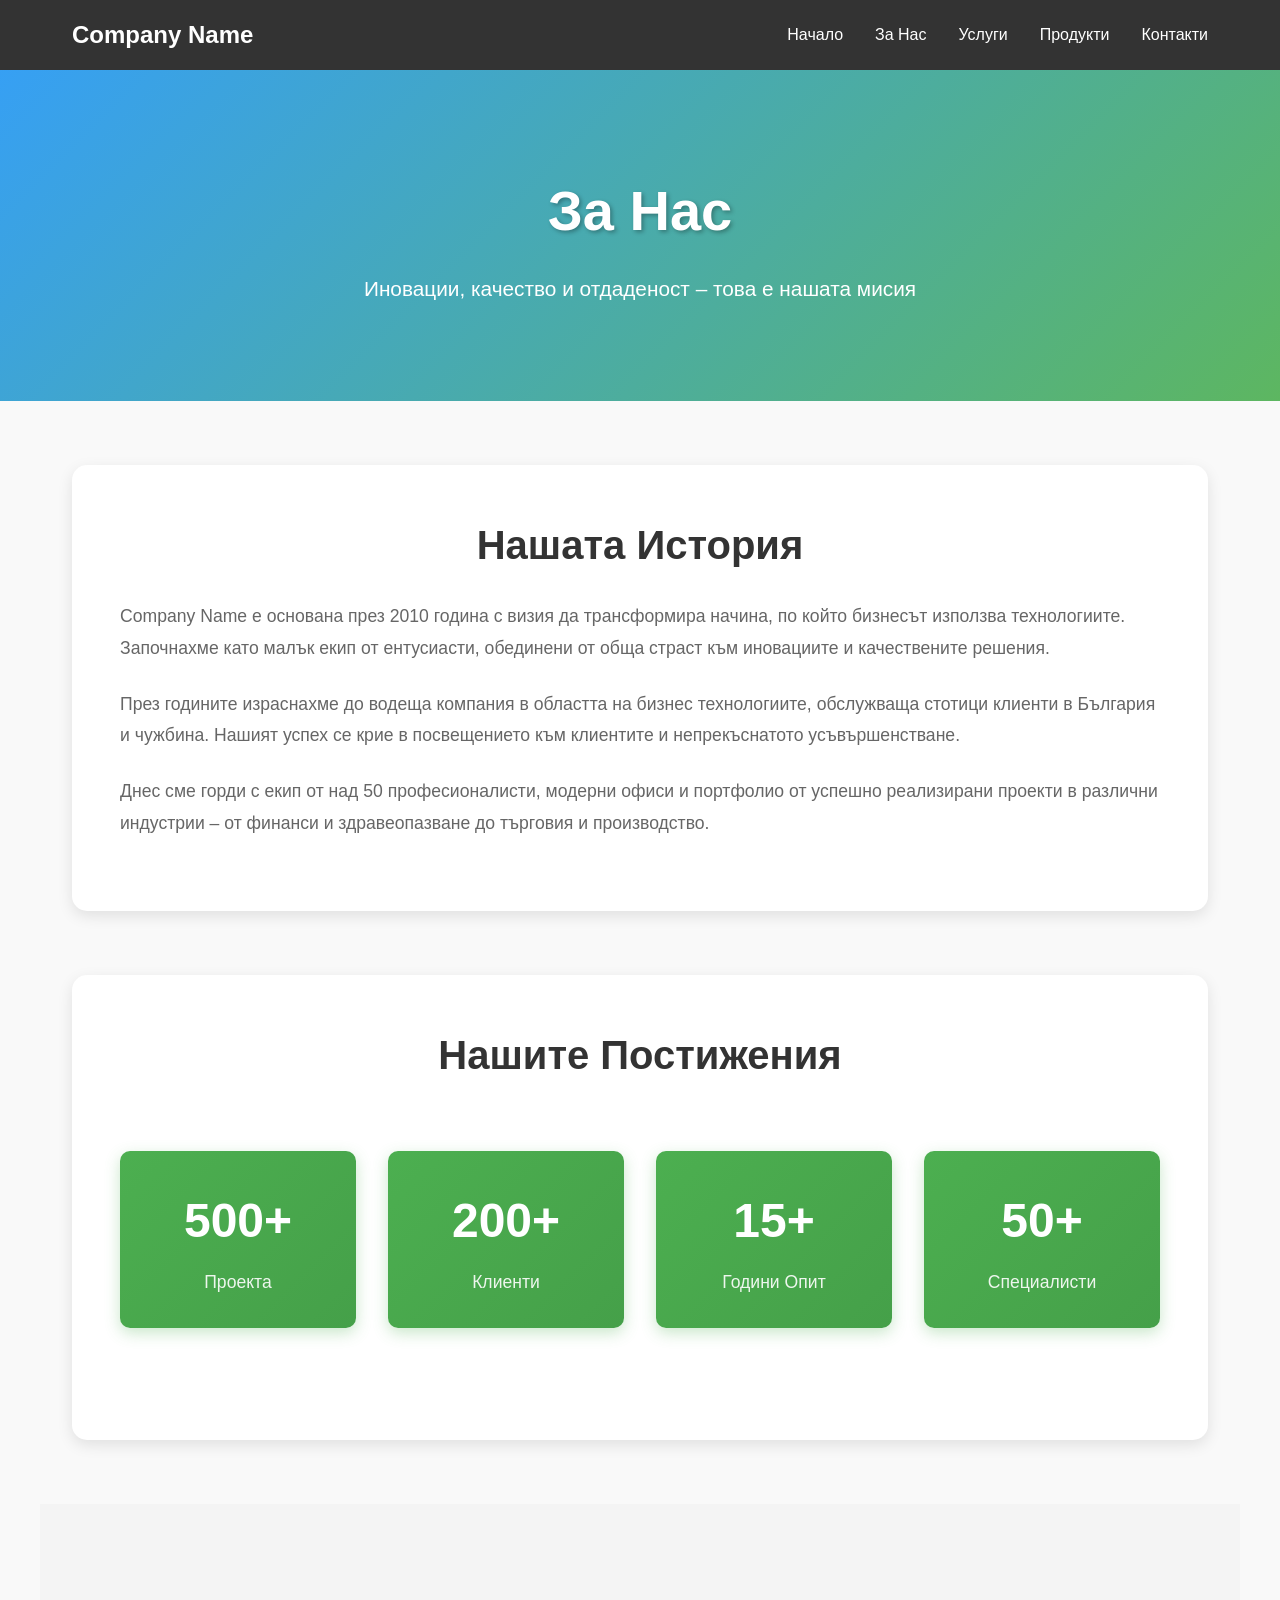
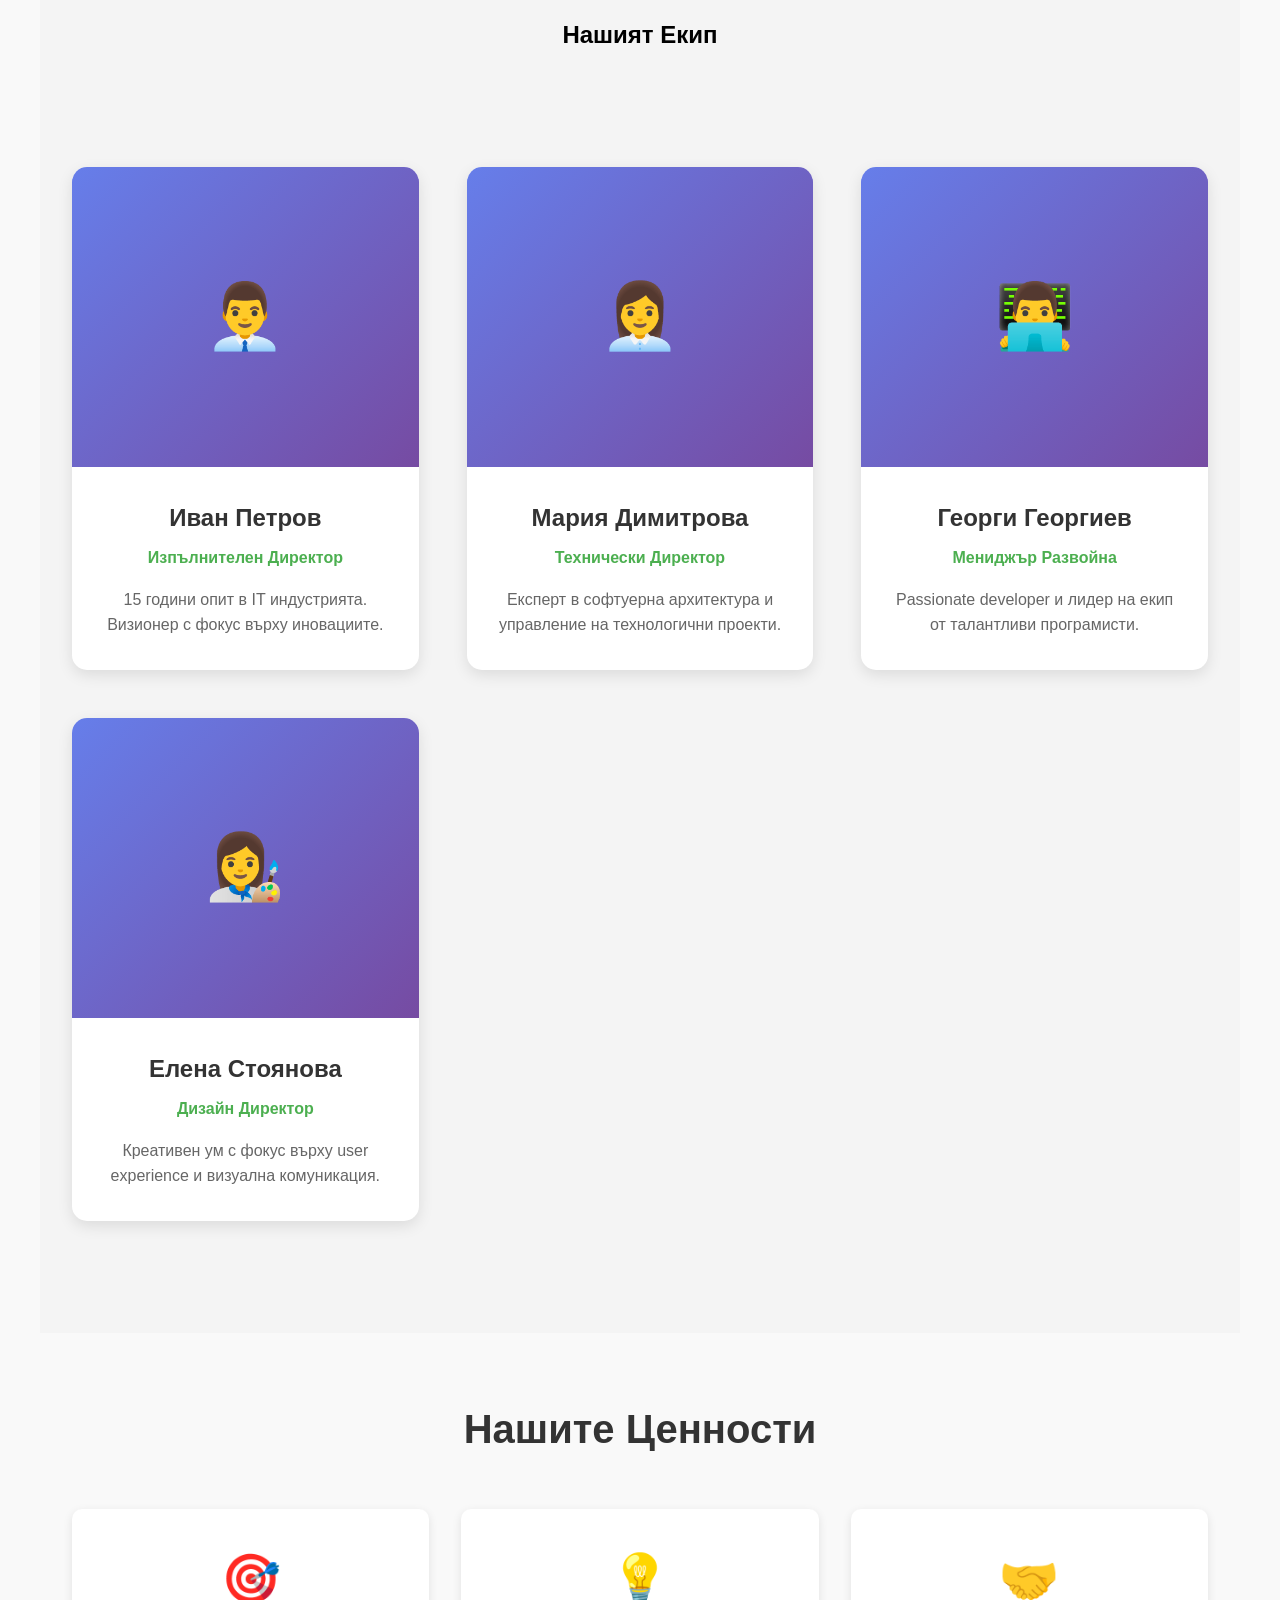
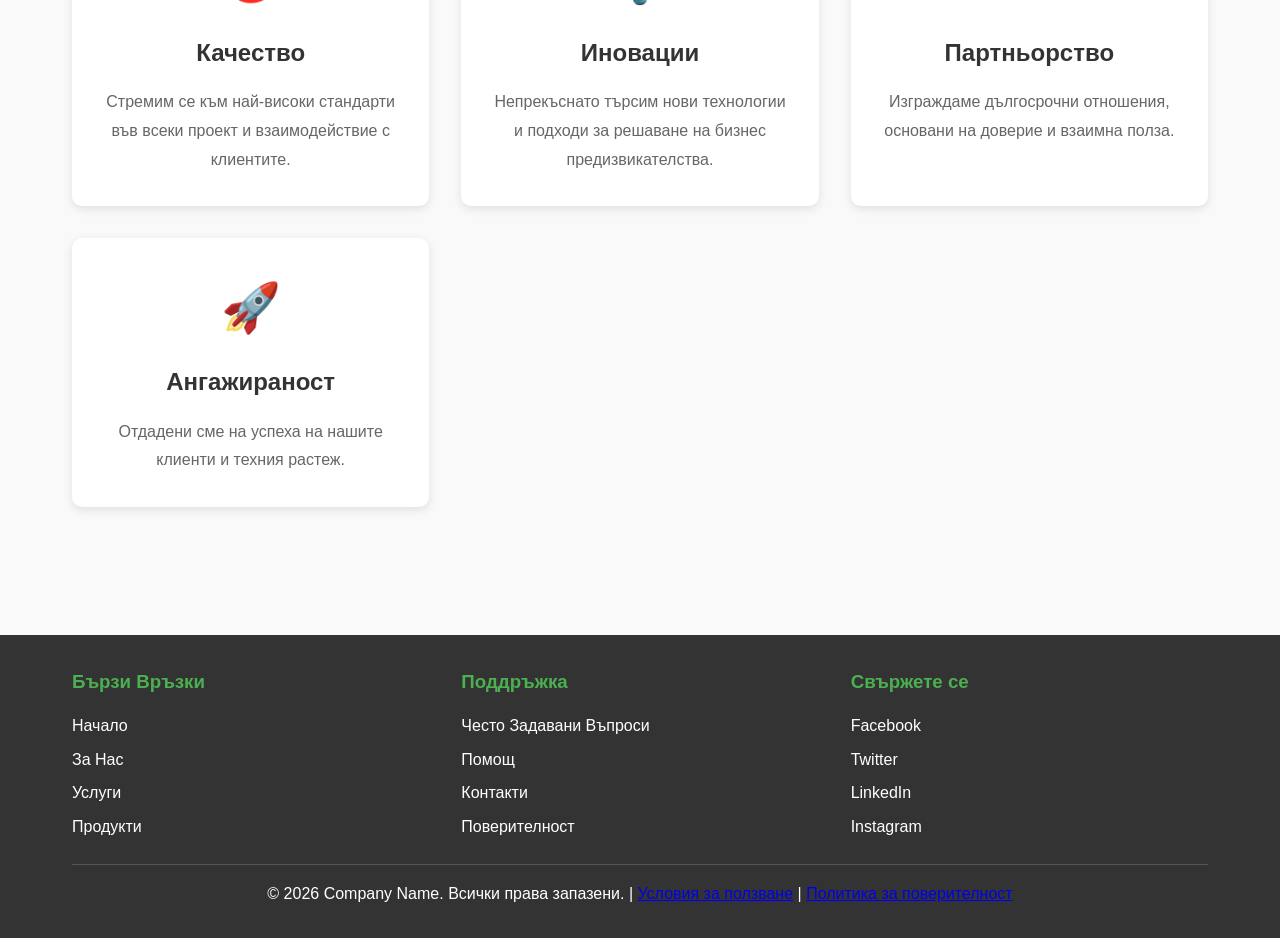
==== about.html @ a9af8544 "Add services and products pages with corresponding styles and scripts - Created services.css for sty" ====
<!DOCTYPE html>
<html lang="bg">
<head>
    <meta charset="UTF-8">
    <meta name="viewport" content="width=device-width, initial-scale=1.0">
    <title>За Нас - Company Name</title>
    <link rel="stylesheet" href="css/style.css">
    <style>
        body {
            background-color: #f9f9f9;
        }

        .hero {
            background: linear-gradient(135deg, rgba(33, 150, 243, 0.9) 0%, rgba(76, 175, 80, 0.9) 100%),
                        url('https://images.unsplash.com/photo-1522071820081-009f0129c71c?w=1920&q=80') center/cover;
            color: white;
            padding: 6rem 2rem;
            text-align: center;
        }

        .hero h1 {
            font-size: 3.5rem;
            margin-bottom: 1rem;
            text-shadow: 2px 2px 4px rgba(0,0,0,0.3);
        }

        .hero p {
            font-size: 1.3rem;
            max-width: 800px;
            margin: 0 auto;
        }

        main {
            padding: 4rem 2rem;
        }

        .about-section {
            max-width: 1200px;
            margin: 0 auto 4rem;
            background: white;
            padding: 3rem;
            border-radius: 15px;
            box-shadow: 0 5px 15px rgba(0,0,0,0.1);
        }

        .about-section h2 {
            font-size: 2.5rem;
            color: #333;
            margin-bottom: 1.5rem;
            text-align: center;
        }

        .about-section p {
            font-size: 1.1rem;
            line-height: 1.8;
            color: #666;
            margin-bottom: 1.5rem;
        }

        .stats-grid {
            display: grid;
            grid-template-columns: repeat(auto-fit, minmax(200px, 1fr));
            gap: 2rem;
            margin: 4rem 0;
        }

        .stat-card {
            background: linear-gradient(135deg, #4CAF50 0%, #45a049 100%);
            color: white;
            padding: 2rem;
            border-radius: 10px;
            text-align: center;
            box-shadow: 0 5px 15px rgba(76, 175, 80, 0.3);
        }

        .stat-number {
            font-size: 3rem;
            font-weight: bold;
            margin-bottom: 0.5rem;
        }

        .stat-label {
            font-size: 1.1rem;
            opacity: 0.9;
        }

        .team-section {
            background: #f4f4f4;
            padding: 4rem 2rem;
            margin: 4rem -2rem;
        }

        .team-grid {
            max-width: 1200px;
            margin: 3rem auto;
            display: grid;
            grid-template-columns: repeat(auto-fit, minmax(250px, 1fr));
            gap: 3rem;
        }

        .team-member {
            background: white;
            border-radius: 15px;
            overflow: hidden;
            box-shadow: 0 5px 15px rgba(0,0,0,0.1);
            transition: transform 0.3s;
        }

        .team-member:hover {
            transform: translateY(-10px);
        }

        .member-photo {
            width: 100%;
            height: 300px;
            background: linear-gradient(135deg, #667eea 0%, #764ba2 100%);
            display: flex;
            align-items: center;
            justify-content: center;
            font-size: 4rem;
            color: white;
        }

        .member-info {
            padding: 2rem;
            text-align: center;
        }

        .member-name {
            font-size: 1.5rem;
            color: #333;
            margin-bottom: 0.5rem;
        }

        .member-position {
            color: #4CAF50;
            font-weight: 600;
            margin-bottom: 1rem;
        }

        .member-bio {
            color: #666;
            line-height: 1.6;
        }

        .values-section {
            max-width: 1200px;
            margin: 4rem auto;
        }

        .values-grid {
            display: grid;
            grid-template-columns: repeat(auto-fit, minmax(300px, 1fr));
            gap: 2rem;
            margin-top: 3rem;
        }

        .value-card {
            background: white;
            padding: 2rem;
            border-radius: 10px;
            box-shadow: 0 3px 10px rgba(0,0,0,0.1);
            text-align: center;
        }

        .value-icon {
            font-size: 3rem;
            margin-bottom: 1rem;
        }

        .value-title {
            font-size: 1.5rem;
            color: #333;
            margin-bottom: 1rem;
        }

        .value-description {
            color: #666;
            line-height: 1.8;
        }

        @media (max-width: 768px) {
            .hero h1 {
                font-size: 2.5rem;
            }

            .about-section {
                padding: 2rem;
            }

            .stats-grid,
            .team-grid,
            .values-grid {
                grid-template-columns: 1fr;
            }
        }
    </style>
</head>
<body>
    <!-- Header Section -->
    <header>
        <div class="header-container">
            <div class="logo">Company Name</div>
            <nav>
                <ul>
                    <li><a href="index.html">Начало</a></li>
                    <li><a href="about.html" class="active">За Нас</a></li>
                    <li><a href="services.html">Услуги</a></li>
                    <li><a href="products.html">Продукти</a></li>
                    <li><a href="contact.html">Контакти</a></li>
                </ul>
            </nav>
        </div>
    </header>

    <!-- Hero Section -->
    <section class="hero">
        <h1>За Нас</h1>
        <p>Иновации, качество и отдаденост – това е нашата мисия</p>
    </section>

    <!-- Main Content -->
    <main>
        <!-- About Section -->
        <section class="about-section">
            <h2>Нашата История</h2>
            <p>
                Company Name е основана през 2010 година с визия да трансформира начина, по който бизнесът използва технологиите. 
                Започнахме като малък екип от ентусиасти, обединени от обща страст към иновациите и качествените решения.
            </p>
            <p>
                През годините израснахме до водеща компания в областта на бизнес технологиите, обслужваща стотици клиенти 
                в България и чужбина. Нашият успех се крие в посвещението към клиентите и непрекъснатото усъвършенстване.
            </p>
            <p>
                Днес сме горди с екип от над 50 професионалисти, модерни офиси и портфолио от успешно реализирани проекти 
                в различни индустрии – от финанси и здравеопазване до търговия и производство.
            </p>
        </section>

        <!-- Stats Section -->
        <section class="about-section">
            <h2>Нашите Постижения</h2>
            <div class="stats-grid">
                <div class="stat-card">
                    <div class="stat-number">500+</div>
                    <div class="stat-label">Проекта</div>
                </div>
                <div class="stat-card">
                    <div class="stat-number">200+</div>
                    <div class="stat-label">Клиенти</div>
                </div>
                <div class="stat-card">
                    <div class="stat-number">15+</div>
                    <div class="stat-label">Години Опит</div>
                </div>
                <div class="stat-card">
                    <div class="stat-number">50+</div>
                    <div class="stat-label">Специалисти</div>
                </div>
            </div>
        </section>

        <!-- Team Section -->
        <section class="team-section">
            <h2 class="about-section" style="background: transparent; box-shadow: none; text-align: center;">Нашият Екип</h2>
            <div class="team-grid">
                <div class="team-member">
                    <div class="member-photo">👨‍💼</div>
                    <div class="member-info">
                        <h3 class="member-name">Иван Петров</h3>
                        <p class="member-position">Изпълнителен Директор</p>
                        <p class="member-bio">15 години опит в IT индустрията. Визионер с фокус върху иновациите.</p>
                    </div>
                </div>
                <div class="team-member">
                    <div class="member-photo">👩‍💼</div>
                    <div class="member-info">
                        <h3 class="member-name">Мария Димитрова</h3>
                        <p class="member-position">Технически Директор</p>
                        <p class="member-bio">Експерт в софтуерна архитектура и управление на технологични проекти.</p>
                    </div>
                </div>
                <div class="team-member">
                    <div class="member-photo">👨‍💻</div>
                    <div class="member-info">
                        <h3 class="member-name">Георги Георгиев</h3>
                        <p class="member-position">Мениджър Развойна</p>
                        <p class="member-bio">Passionate developer и лидер на екип от талантливи програмисти.</p>
                    </div>
                </div>
                <div class="team-member">
                    <div class="member-photo">👩‍🎨</div>
                    <div class="member-info">
                        <h3 class="member-name">Елена Стоянова</h3>
                        <p class="member-position">Дизайн Директор</p>
                        <p class="member-bio">Креативен ум с фокус върху user experience и визуална комуникация.</p>
                    </div>
                </div>
            </div>
        </section>

        <!-- Values Section -->
        <section class="values-section">
            <h2 style="text-align: center; font-size: 2.5rem; color: #333; margin-bottom: 1rem;">Нашите Ценности</h2>
            <div class="values-grid">
                <div class="value-card">
                    <div class="value-icon">🎯</div>
                    <h3 class="value-title">Качество</h3>
                    <p class="value-description">
                        Стремим се към най-високи стандарти във всеки проект и взаимодействие с клиентите.
                    </p>
                </div>
                <div class="value-card">
                    <div class="value-icon">💡</div>
                    <h3 class="value-title">Иновации</h3>
                    <p class="value-description">
                        Непрекъснато търсим нови технологии и подходи за решаване на бизнес предизвикателства.
                    </p>
                </div>
                <div class="value-card">
                    <div class="value-icon">🤝</div>
                    <h3 class="value-title">Партньорство</h3>
                    <p class="value-description">
                        Изграждаме дългосрочни отношения, основани на доверие и взаимна полза.
                    </p>
                </div>
                <div class="value-card">
                    <div class="value-icon">🚀</div>
                    <h3 class="value-title">Ангажираност</h3>
                    <p class="value-description">
                        Отдадени сме на успеха на нашите клиенти и техния растеж.
                    </p>
                </div>
            </div>
        </section>
    </main>

    <!-- Footer Section -->
    <footer>
        <div class="footer-container">
            <div class="footer-content">
                <div class="footer-section">
                    <h3>Бързи Връзки</h3>
                    <ul>
                        <li><a href="index.html">Начало</a></li>
                        <li><a href="about.html">За Нас</a></li>
                        <li><a href="services.html">Услуги</a></li>
                        <li><a href="products.html">Продукти</a></li>
                    </ul>
                </div>
                <div class="footer-section">
                    <h3>Поддръжка</h3>
                    <ul>
                        <li><a href="#faq">Често Задавани Въпроси</a></li>
                        <li><a href="#help">Помощ</a></li>
                        <li><a href="contact.html">Контакти</a></li>
                        <li><a href="#privacy">Поверителност</a></li>
                    </ul>
                </div>
                <div class="footer-section">
                    <h3>Свържете се</h3>
                    <ul>
                        <li><a href="#facebook">Facebook</a></li>
                        <li><a href="#twitter">Twitter</a></li>
                        <li><a href="#linkedin">LinkedIn</a></li>
                        <li><a href="#instagram">Instagram</a></li>
                    </ul>
                </div>
            </div>
            <div class="footer-bottom">
                <p>&copy; 2026 Company Name. Всички права запазени. | <a href="#terms">Условия за ползване</a> | <a href="#privacy">Политика за поверителност</a></p>
            </div>
        </div>
    </footer>
</body>
</html>
---- css/style.css ----
/* Common Styles */
* {
    margin: 0;
    padding: 0;
    box-sizing: border-box;
}

body {
    font-family: Arial, sans-serif;
    line-height: 1.6;
    display: flex;
    flex-direction: column;
    min-height: 100vh;
}

/* Header Styles */
header {
    background-color: #333;
    color: white;
    padding: 1rem 0;
    position: sticky;
    top: 0;
    z-index: 1000;
}

.header-container {
    max-width: 1200px;
    margin: 0 auto;
    padding: 0 2rem;
    display: flex;
    justify-content: space-between;
    align-items: center;
}

.logo {
    font-size: 1.5rem;
    font-weight: bold;
}

nav ul {
    list-style: none;
    display: flex;
    gap: 2rem;
}

nav a {
    color: white;
    text-decoration: none;
    transition: color 0.3s;
}

nav a:hover {
    color: #4CAF50;
}

/* Main Content Styles */
main {
    flex: 1;
    max-width: 1200px;
    margin: 0 auto;
    padding: 2rem;
    width: 100%;
}

.content-section {
    margin-bottom: 2rem;
    padding: 2rem;
    background-color: #f4f4f4;
    border-radius: 8px;
}

.content-section h2 {
    margin-bottom: 1rem;
    color: #333;
}

/* Footer Styles */
footer {
    background-color: #333;
    color: white;
    padding: 2rem 0;
    margin-top: auto;
}

.footer-container {
    max-width: 1200px;
    margin: 0 auto;
    padding: 0 2rem;
}

.footer-content {
    display: flex;
    justify-content: space-between;
    flex-wrap: wrap;
    gap: 2rem;
    margin-bottom: 1rem;
}

.footer-section {
    flex: 1;
    min-width: 200px;
}

.footer-section h3 {
    margin-bottom: 1rem;
    color: #4CAF50;
}

.footer-section ul {
    list-style: none;
}

.footer-section ul li {
    margin-bottom: 0.5rem;
}

.footer-section a {
    color: white;
    text-decoration: none;
    transition: color 0.3s;
}

.footer-section a:hover {
    color: #4CAF50;
}

.footer-bottom {
    border-top: 1px solid #555;
    padding-top: 1rem;
    text-align: center;
}
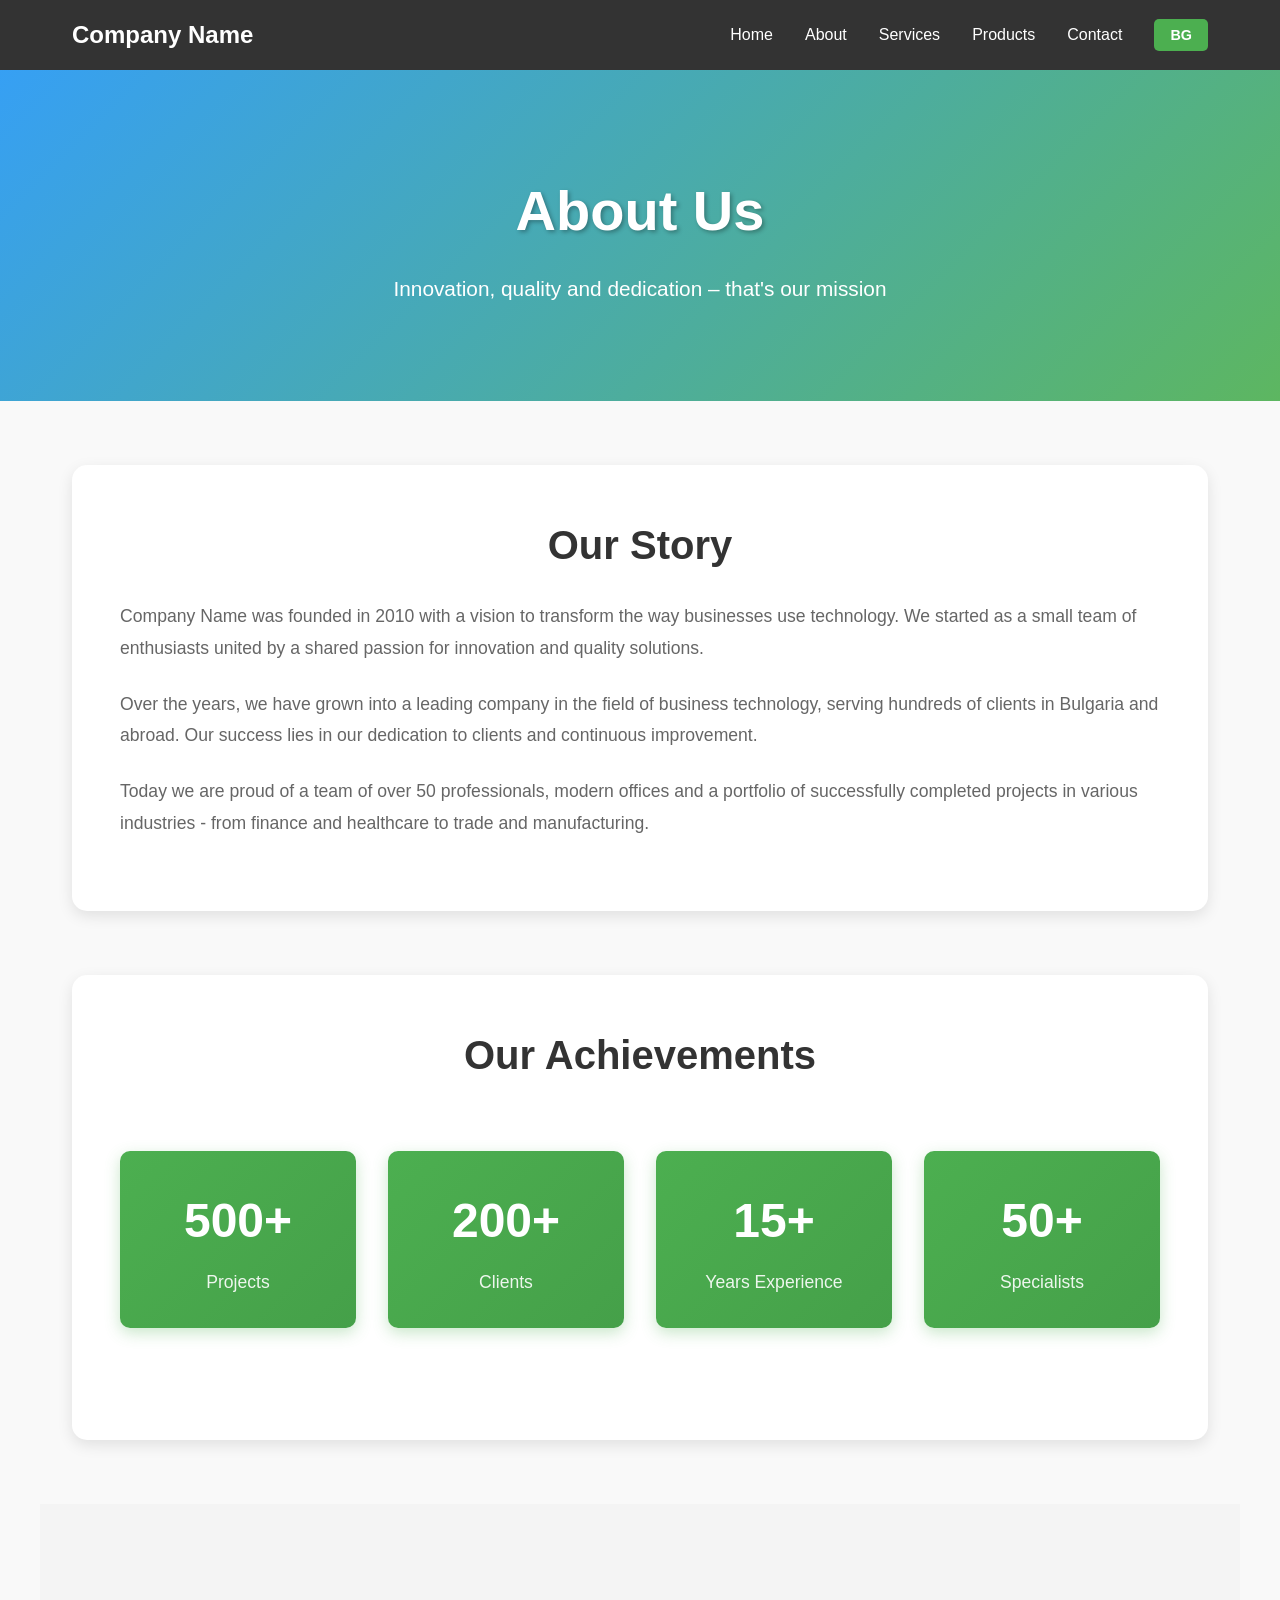
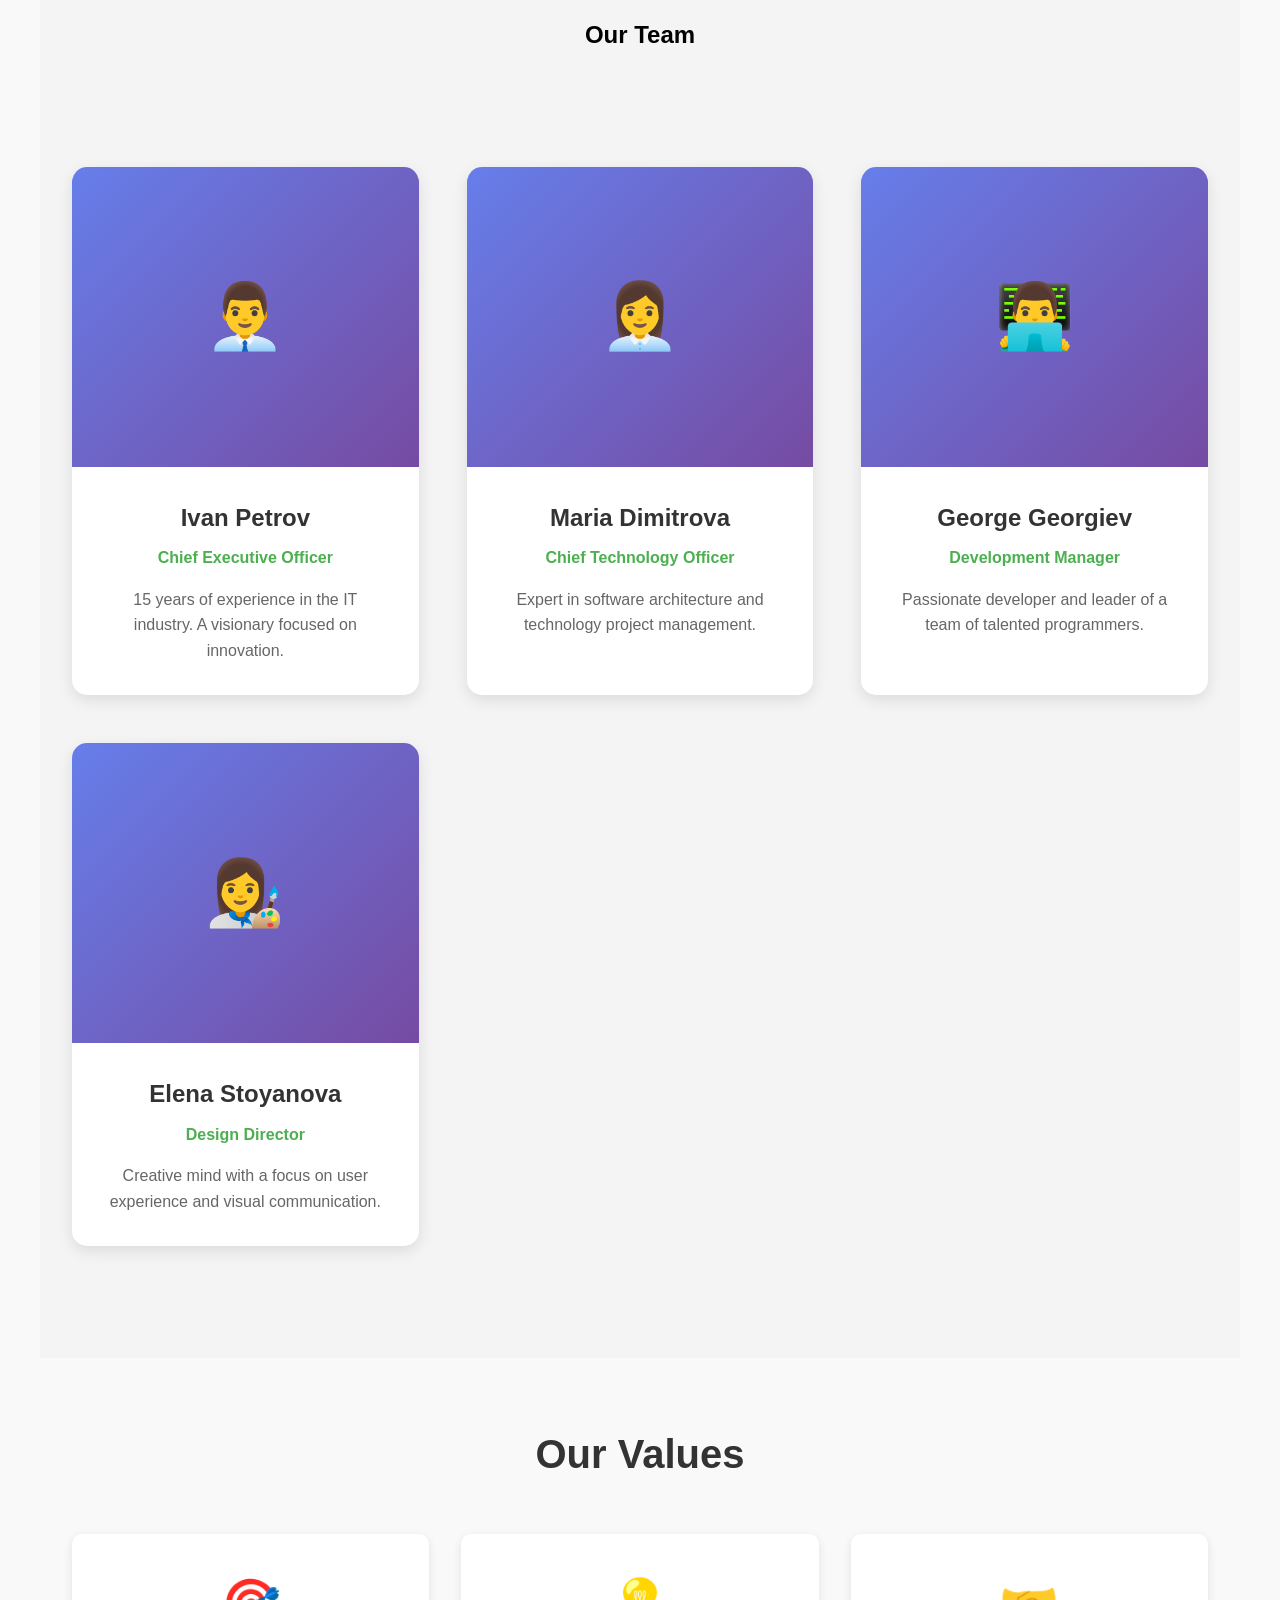
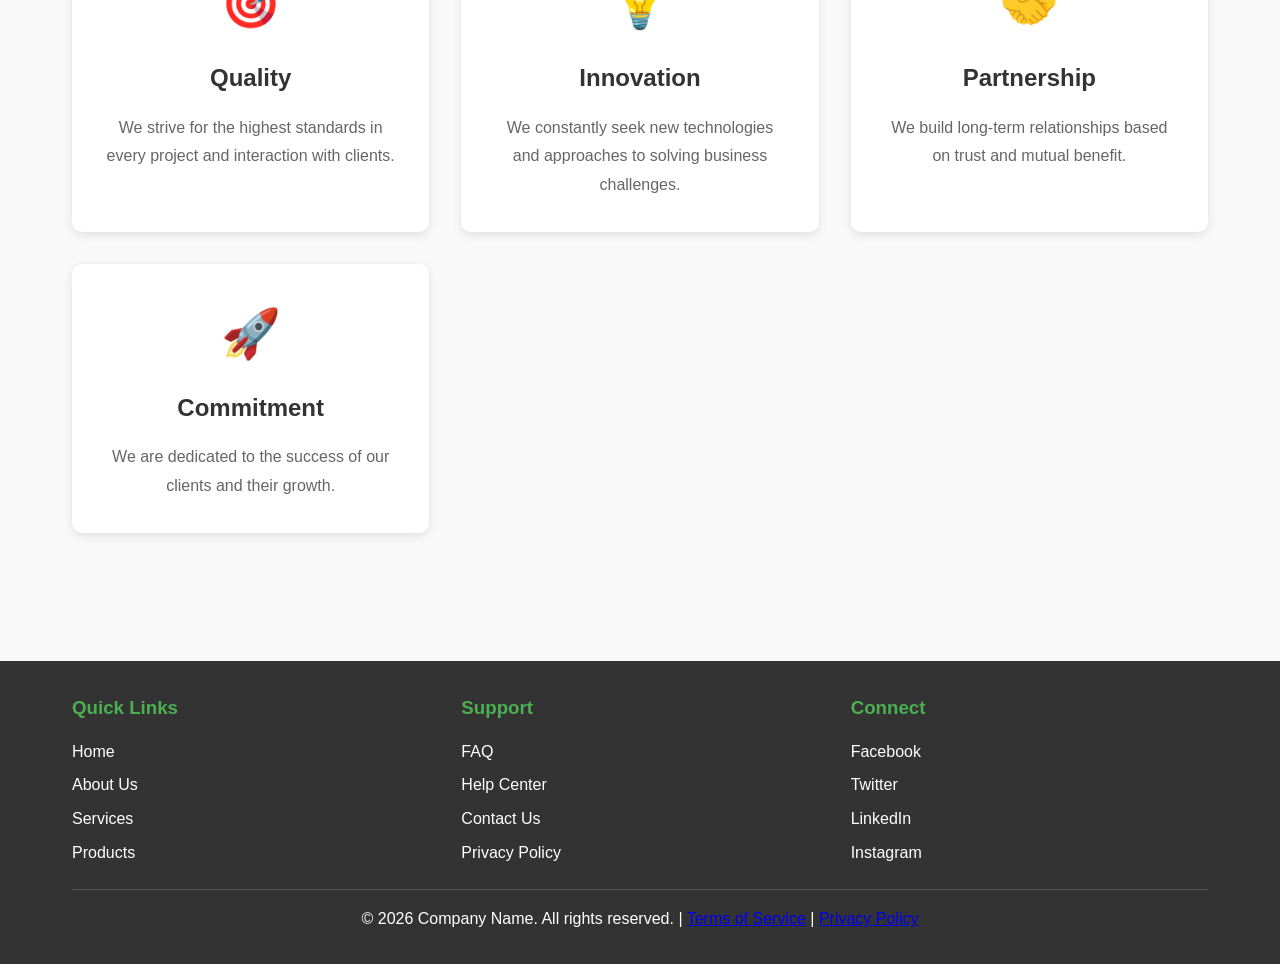
==== commit a3899d2c: "Implement unified bilingual system (EN/BG) across all pages with one-click translation" ====
--- a/about.html
+++ b/about.html
@@ -1,9 +1,9 @@
 <!DOCTYPE html>
-<html lang="bg">
+<html lang="en">
 <head>
     <meta charset="UTF-8">
     <meta name="viewport" content="width=device-width, initial-scale=1.0">
-    <title>За Нас - Company Name</title>
+    <title>About Us - Company Name</title>
     <link rel="stylesheet" href="css/style.css">
     <style>
         body {
@@ -200,101 +200,104 @@
     <!-- Header Section -->
     <header>
         <div class="header-container">
-            <div class="logo">Company Name</div>
-            <nav>
-                <ul>
-                    <li><a href="index.html">Начало</a></li>
-                    <li><a href="about.html" class="active">За Нас</a></li>
-                    <li><a href="services.html">Услуги</a></li>
-                    <li><a href="products.html">Продукти</a></li>
-                    <li><a href="contact.html">Контакти</a></li>
-                </ul>
-            </nav>
+            <div class="logo" data-translate="logo">Company Name</div>
+            <div class="nav-wrapper">
+                <nav>
+                    <ul>
+                        <li><a href="index.html" data-translate="home">Home</a></li>
+                        <li><a href="about.html" data-translate="about" class="active">About</a></li>
+                        <li><a href="services.html" data-translate="services">Services</a></li>
+                        <li><a href="products.html" data-translate="products">Products</a></li>
+                        <li><a href="contact.html" data-translate="contact">Contact</a></li>
+                    </ul>
+                </nav>
+                <button id="langToggle" title="Switch Language">EN</button>
+            </div>
         </div>
     </header>
 
     <!-- Hero Section -->
     <section class="hero">
-        <h1>За Нас</h1>
-        <p>Иновации, качество и отдаденост – това е нашата мисия</p>
+        <h1 data-translate="aboutHeroTitle">About Us</h1>
+        <p data-translate="aboutHeroSubtitle">Innovation, quality and dedication – that's our mission</p>
     </section>
 
     <!-- Main Content -->
     <main>
         <!-- About Section -->
         <section class="about-section">
-            <h2>Нашата История</h2>
-            <p>
-                Company Name е основана през 2010 година с визия да трансформира начина, по който бизнесът използва технологиите. 
-                Започнахме като малък екип от ентусиасти, обединени от обща страст към иновациите и качествените решения.
+            <h2 data-translate="ourStoryTitle">Our Story</h2>
+            <p data-translate="ourStoryP1">
+                Company Name was founded in 2010 with a vision to transform the way businesses use technology. 
+                We started as a small team of enthusiasts united by a shared passion for innovation and quality solutions.
             </p>
-            <p>
-                През годините израснахме до водеща компания в областта на бизнес технологиите, обслужваща стотици клиенти 
-                в България и чужбина. Нашият успех се крие в посвещението към клиентите и непрекъснатото усъвършенстване.
+            <p data-translate="ourStoryP2">
+                Over the years, we have grown into a leading company in the field of business technology, serving hundreds of clients 
+                in Bulgaria and abroad. Our success lies in our dedication to clients and continuous improvement.
             </p>
-            <p>
-                Днес сме горди с екип от над 50 професионалисти, модерни офиси и портфолио от успешно реализирани проекти 
-                в различни индустрии – от финанси и здравеопазване до търговия и производство.
+            <p data-translate="ourStoryP3">
+                Today we are proud of a team of over 50 professionals, modern offices and a portfolio of successfully completed projects 
+                in various industries – from finance and healthcare to trade and manufacturing.
             </p>
         </section>
 
         <!-- Stats Section -->
         <section class="about-section">
-            <h2>Нашите Постижения</h2>
+            <h2 data-translate="achievementsTitle">Our Achievements</h2>
             <div class="stats-grid">
                 <div class="stat-card">
                     <div class="stat-number">500+</div>
-                    <div class="stat-label">Проекта</div>
+                    <div class="stat-label" data-translate="projects">Projects</div>
                 </div>
                 <div class="stat-card">
                     <div class="stat-number">200+</div>
-                    <div class="stat-label">Клиенти</div>
+                    <div class="stat-label" data-translate="clients">Clients</div>
                 </div>
                 <div class="stat-card">
                     <div class="stat-number">15+</div>
-                    <div class="stat-label">Години Опит</div>
+                    <div class="stat-label" data-translate="yearsExp">Years Experience</div>
                 </div>
                 <div class="stat-card">
                     <div class="stat-number">50+</div>
-                    <div class="stat-label">Специалисти</div>
+                    <div class="stat-label" data-translate="specialists">Specialists</div>
                 </div>
             </div>
         </section>
 
         <!-- Team Section -->
         <section class="team-section">
-            <h2 class="about-section" style="background: transparent; box-shadow: none; text-align: center;">Нашият Екип</h2>
+            <h2 class="about-section" style="background: transparent; box-shadow: none; text-align: center;" data-translate="ourTeamTitle">Our Team</h2>
             <div class="team-grid">
                 <div class="team-member">
                     <div class="member-photo">👨‍💼</div>
                     <div class="member-info">
-                        <h3 class="member-name">Иван Петров</h3>
-                        <p class="member-position">Изпълнителен Директор</p>
-                        <p class="member-bio">15 години опит в IT индустрията. Визионер с фокус върху иновациите.</p>
+                        <h3 class="member-name">Ivan Petrov</h3>
+                        <p class="member-position" data-translate="ceo">Chief Executive Officer</p>
+                        <p class="member-bio" data-translate="ceoBio">15 years of experience in the IT industry. A visionary focused on innovation.</p>
                     </div>
                 </div>
                 <div class="team-member">
                     <div class="member-photo">👩‍💼</div>
                     <div class="member-info">
-                        <h3 class="member-name">Мария Димитрова</h3>
-                        <p class="member-position">Технически Директор</p>
-                        <p class="member-bio">Експерт в софтуерна архитектура и управление на технологични проекти.</p>
+                        <h3 class="member-name">Maria Dimitrova</h3>
+                        <p class="member-position" data-translate="cto">Chief Technology Officer</p>
+                        <p class="member-bio" data-translate="ctoBio">Expert in software architecture and technology project management.</p>
                     </div>
                 </div>
                 <div class="team-member">
                     <div class="member-photo">👨‍💻</div>
                     <div class="member-info">
-                        <h3 class="member-name">Георги Георгиев</h3>
-                        <p class="member-position">Мениджър Развойна</p>
-                        <p class="member-bio">Passionate developer и лидер на екип от талантливи програмисти.</p>
+                        <h3 class="member-name">George Georgiev</h3>
+                        <p class="member-position" data-translate="devManager">Development Manager</p>
+                        <p class="member-bio" data-translate="devManagerBio">Passionate developer and leader of a team of talented programmers.</p>
                     </div>
                 </div>
                 <div class="team-member">
                     <div class="member-photo">👩‍🎨</div>
                     <div class="member-info">
-                        <h3 class="member-name">Елена Стоянова</h3>
-                        <p class="member-position">Дизайн Директор</p>
-                        <p class="member-bio">Креативен ум с фокус върху user experience и визуална комуникация.</p>
+                        <h3 class="member-name">Elena Stoyanova</h3>
+                        <p class="member-position" data-translate="designDirector">Design Director</p>
+                        <p class="member-bio" data-translate="designDirectorBio">Creative mind with a focus on user experience and visual communication.</p>
                     </div>
                 </div>
             </div>
@@ -302,34 +305,34 @@
 
         <!-- Values Section -->
         <section class="values-section">
-            <h2 style="text-align: center; font-size: 2.5rem; color: #333; margin-bottom: 1rem;">Нашите Ценности</h2>
+            <h2 style="text-align: center; font-size: 2.5rem; color: #333; margin-bottom: 1rem;" data-translate="ourValuesTitle">Our Values</h2>
             <div class="values-grid">
                 <div class="value-card">
                     <div class="value-icon">🎯</div>
-                    <h3 class="value-title">Качество</h3>
-                    <p class="value-description">
-                        Стремим се към най-високи стандарти във всеки проект и взаимодействие с клиентите.
+                    <h3 class="value-title" data-translate="qualityTitle">Quality</h3>
+                    <p class="value-description" data-translate="qualityDesc">
+                        We strive for the highest standards in every project and interaction with clients.
                     </p>
                 </div>
                 <div class="value-card">
                     <div class="value-icon">💡</div>
-                    <h3 class="value-title">Иновации</h3>
-                    <p class="value-description">
-                        Непрекъснато търсим нови технологии и подходи за решаване на бизнес предизвикателства.
+                    <h3 class="value-title" data-translate="innovationTitle">Innovation</h3>
+                    <p class="value-description" data-translate="innovationDesc">
+                        We constantly seek new technologies and approaches to solving business challenges.
                     </p>
                 </div>
                 <div class="value-card">
                     <div class="value-icon">🤝</div>
-                    <h3 class="value-title">Партньорство</h3>
-                    <p class="value-description">
-                        Изграждаме дългосрочни отношения, основани на доверие и взаимна полза.
+                    <h3 class="value-title" data-translate="partnershipTitle">Partnership</h3>
+                    <p class="value-description" data-translate="partnershipDesc">
+                        We build long-term relationships based on trust and mutual benefit.
                     </p>
                 </div>
                 <div class="value-card">
                     <div class="value-icon">🚀</div>
-                    <h3 class="value-title">Ангажираност</h3>
-                    <p class="value-description">
-                        Отдадени сме на успеха на нашите клиенти и техния растеж.
+                    <h3 class="value-title" data-translate="commitmentTitle">Commitment</h3>
+                    <p class="value-description" data-translate="commitmentDesc">
+                        We are dedicated to the success of our clients and their growth.
                     </p>
                 </div>
             </div>
@@ -341,37 +344,38 @@
         <div class="footer-container">
             <div class="footer-content">
                 <div class="footer-section">
-                    <h3>Бързи Връзки</h3>
+                    <h3 data-translate="quickLinks">Quick Links</h3>
                     <ul>
-                        <li><a href="index.html">Начало</a></li>
-                        <li><a href="about.html">За Нас</a></li>
-                        <li><a href="services.html">Услуги</a></li>
-                        <li><a href="products.html">Продукти</a></li>
+                        <li><a href="index.html" data-translate="homeLink">Home</a></li>
+                        <li><a href="about.html" data-translate="aboutUs">About Us</a></li>
+                        <li><a href="services.html" data-translate="services">Services</a></li>
+                        <li><a href="products.html" data-translate="products">Products</a></li>
                     </ul>
                 </div>
                 <div class="footer-section">
-                    <h3>Поддръжка</h3>
+                    <h3 data-translate="support">Support</h3>
                     <ul>
-                        <li><a href="#faq">Често Задавани Въпроси</a></li>
-                        <li><a href="#help">Помощ</a></li>
-                        <li><a href="contact.html">Контакти</a></li>
-                        <li><a href="#privacy">Поверителност</a></li>
+                        <li><a href="#faq" data-translate="faq">FAQ</a></li>
+                        <li><a href="#help" data-translate="helpCenter">Help Center</a></li>
+                        <li><a href="contact.html" data-translate="contactUs">Contact Us</a></li>
+                        <li><a href="#privacy" data-translate="privacyPolicy">Privacy Policy</a></li>
                     </ul>
                 </div>
                 <div class="footer-section">
-                    <h3>Свържете се</h3>
+                    <h3 data-translate="connect">Connect</h3>
                     <ul>
-                        <li><a href="#facebook">Facebook</a></li>
-                        <li><a href="#twitter">Twitter</a></li>
-                        <li><a href="#linkedin">LinkedIn</a></li>
-                        <li><a href="#instagram">Instagram</a></li>
+                        <li><a href="#facebook" data-translate="facebook">Facebook</a></li>
+                        <li><a href="#twitter" data-translate="twitter">Twitter</a></li>
+                        <li><a href="#linkedin" data-translate="linkedin">LinkedIn</a></li>
+                        <li><a href="#instagram" data-translate="instagram">Instagram</a></li>
                     </ul>
                 </div>
             </div>
             <div class="footer-bottom">
-                <p>&copy; 2026 Company Name. Всички права запазени. | <a href="#terms">Условия за ползване</a> | <a href="#privacy">Политика за поверителност</a></p>
+                <p>&copy; 2026 <span data-translate="logo">Company Name</span>. <span data-translate="copyright">All rights reserved.</span> | <a href="#terms" data-translate="terms">Terms of Service</a> | <a href="#privacy" data-translate="privacyPolicy">Privacy Policy</a></p>
             </div>
         </div>
     </footer>
+    <script src="js/language.js"></script>
 </body>
 </html>
--- a/css/style.css
+++ b/css/style.css
@@ -30,11 +30,18 @@
     display: flex;
     justify-content: space-between;
     align-items: center;
+    gap: 2rem;
 }
 
 .logo {
     font-size: 1.5rem;
     font-weight: bold;
+}
+
+.nav-wrapper {
+    display: flex;
+    align-items: center;
+    gap: 2rem;
 }
 
 nav ul {
@@ -51,6 +58,24 @@
 
 nav a:hover {
     color: #4CAF50;
+}
+
+/* Language Toggle Button */
+#langToggle {
+    background: #4CAF50;
+    color: white;
+    border: none;
+    padding: 0.5rem 1rem;
+    border-radius: 5px;
+    cursor: pointer;
+    font-weight: bold;
+    font-size: 0.9rem;
+    transition: background 0.3s, transform 0.2s;
+}
+
+#langToggle:hover {
+    background: #45a049;
+    transform: scale(1.05);
 }
 
 /* Main Content Styles */
